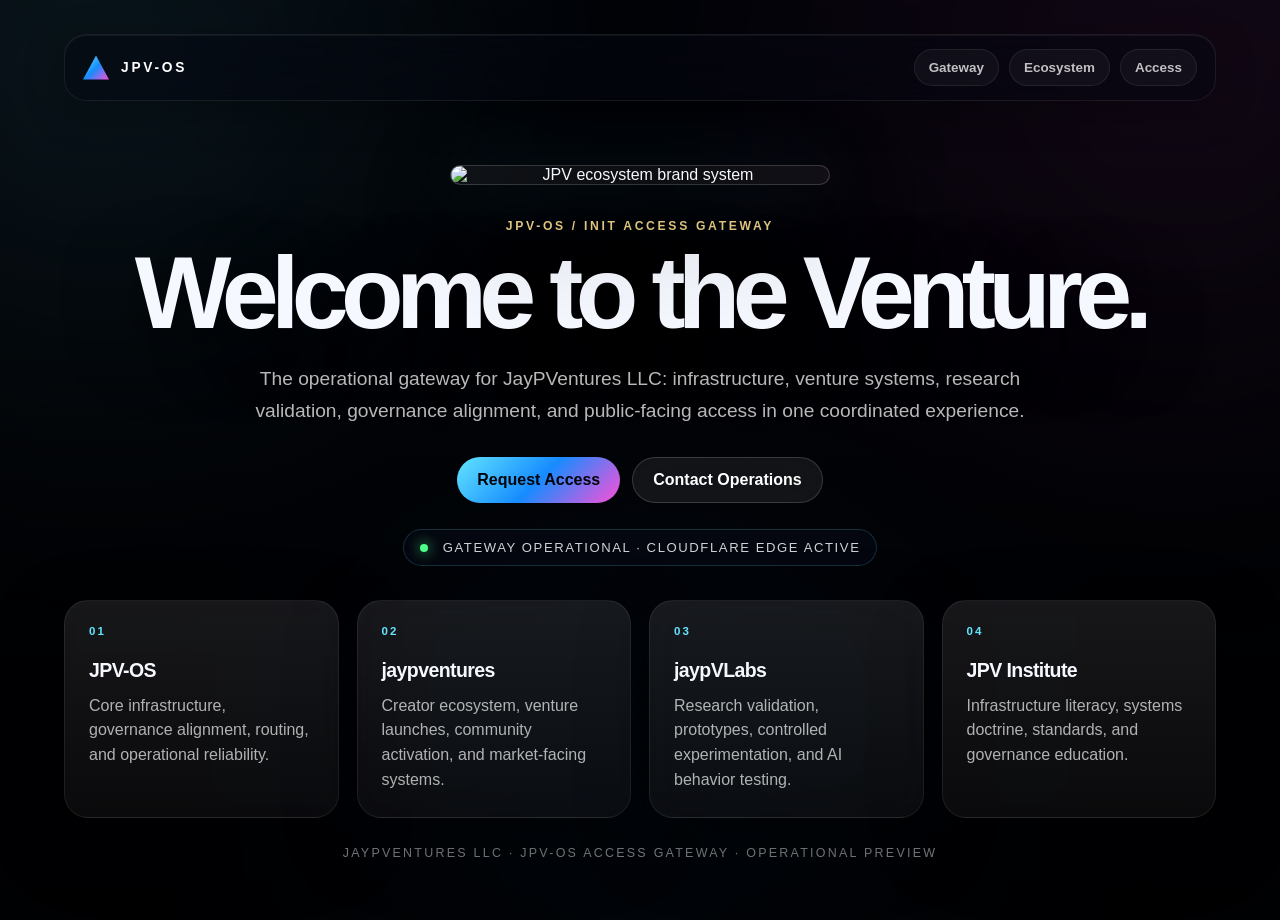
==== dist-static/index.html @ cc2ef092 "feat: refine premium JPV-OS gateway interface" ====
<!DOCTYPE html>
<html lang="en">
<head>
<meta charset="utf-8" />
<meta name="viewport" content="width=device-width, initial-scale=1" />

<title>JPV-OS Access Gateway</title>

<link rel="icon" type="image/png" href="/favicon.png" />
<link rel="stylesheet" href="/app.css" />

<style>

:root {
    --bg: #02040a;
    --text: #f6f8ff;
    --muted: rgba(255,255,255,.72);
    --line: rgba(255,255,255,.08);
    --glass: rgba(255,255,255,.06);
    --cyan: #63e5ff;
    --blue: #168cff;
    --magenta: #ff4fd8;
    --gold: #f4d58a;
}

* {
    box-sizing: border-box;
}

html, body {
    margin: 0;
    min-height: 100%;
    background: var(--bg);
    color: var(--text);
    font-family:
        Inter,
        -apple-system,
        BlinkMacSystemFont,
        "Segoe UI",
        sans-serif;
}

body {
    overflow-x: hidden;
}

.page {
    position: relative;
    overflow: hidden;
    isolation: isolate;
}

.page::before {
    content: "";
    position: absolute;
    inset: -20%;

    background:
        radial-gradient(circle at 20% 20%, rgba(99,229,255,.12), transparent 28%),
        radial-gradient(circle at 80% 20%, rgba(255,79,216,.10), transparent 30%),
        radial-gradient(circle at 50% 80%, rgba(22,140,255,.12), transparent 34%);

    animation: ambientShift 16s ease-in-out infinite alternate;

    z-index: -2;

    filter: blur(60px);
}

.page::after {
    content: "";
    position: absolute;
    inset: 0;

    background:
        linear-gradient(rgba(0,0,0,.26), rgba(0,0,0,.78)),
        url('/assets/jpv-os/jpv-os-hero.png') center/cover no-repeat;

    transform: scale(1.03);

    z-index: -1;
}

@keyframes ambientShift {
    0% {
        transform: translate3d(-2%, -1%, 0) scale(1);
    }

    100% {
        transform: translate3d(2%, 1%, 0) scale(1.08);
    }
}

.shell {
    width: min(1440px, 100%);
    min-height: 100vh;

    margin: 0 auto;

    padding:
        34px
        clamp(24px, 5vw, 76px)
        60px;

    display: grid;
    grid-template-rows:
        auto
        1fr
        auto;
}

header {
    position: sticky;
    top: 18px;

    z-index: 20;

    display: flex;
    align-items: center;
    justify-content: space-between;
    gap: 16px;

    margin-bottom: 18px;

    padding: 14px 18px;

    border-radius: 22px;

    background: rgba(5,8,18,.48);

    backdrop-filter: blur(22px);

    border: 1px solid rgba(255,255,255,.08);

    box-shadow:
        0 10px 40px rgba(0,0,0,.28),
        inset 0 1px rgba(255,255,255,.06);
}

.brand {
    display: inline-flex;
    align-items: center;
    gap: 12px;

    color: white;
    text-decoration: none;

    font-size: .86rem;
    font-weight: 850;

    letter-spacing: .2em;
    text-transform: uppercase;
}

.glyph {
    width: 26px;
    height: 24px;

    clip-path: polygon(50% 0, 100% 100%, 0 100%);

    background:
        linear-gradient(
            135deg,
            var(--cyan),
            var(--blue),
            var(--magenta)
        );

    filter:
        drop-shadow(0 0 18px rgba(22,140,255,.75));
}

nav {
    display: flex;
    gap: 10px;
    flex-wrap: wrap;
}

nav a {
    color: rgba(255,255,255,.74);

    text-decoration: none;

    font-size: .84rem;
    font-weight: 700;

    padding: 10px 14px;

    border-radius: 999px;

    background: rgba(255,255,255,.04);

    border: 1px solid rgba(255,255,255,.08);
}

.hero {
    display: grid;
    place-items: center;

    text-align: center;

    padding:
        46px
        0
        34px;
}

.product-plate {
    position: relative;

    width: min(380px, 62vw);

    margin:
        0 auto
        34px;

    border-radius: 26px;

    overflow: hidden;

    background: rgba(255,255,255,.05);

    border: 1px solid rgba(255,255,255,.16);

    box-shadow:
        0 34px 110px rgba(0,0,0,.48),
        0 0 80px rgba(99,229,255,.14);

    transition:
        transform .45s ease,
        box-shadow .45s ease;
}

.product-plate::before {
    content: "";

    position: absolute;
    inset: -1px;

    border-radius: inherit;

    padding: 1px;

    background:
        linear-gradient(
            135deg,
            rgba(99,229,255,.8),
            rgba(22,140,255,.6),
            rgba(255,79,216,.7)
        );

    -webkit-mask:
        linear-gradient(#fff 0 0) content-box,
        linear-gradient(#fff 0 0);

    -webkit-mask-composite: xor;

    mask-composite: exclude;

    opacity: .65;
}

.product-plate:hover {
    transform:
        perspective(1200px)
        rotateX(4deg)
        translateY(-8px)
        scale(1.02);

    box-shadow:
        0 40px 120px rgba(0,0,0,.52),
        0 0 80px rgba(99,229,255,.18);
}

.product-plate img {
    display: block;
    width: 100%;
}

.eyebrow {
    margin: 0 0 14px;

    color: var(--gold);

    font-size: .76rem;
    font-weight: 850;

    letter-spacing: .22em;
    text-transform: uppercase;
}

h1 {
    margin: 0;

    font-size: clamp(3.8rem, 8vw, 7.8rem);

    line-height: .9;

    letter-spacing: -.075em;

    font-weight: 900;

    text-shadow:
        0 18px 70px rgba(0,0,0,.7);
}

.subtitle {
    max-width: 820px;

    margin:
        24px auto 0;

    color: var(--muted);

    font-size: clamp(1.05rem, 1.5vw, 1.32rem);

    line-height: 1.65;
}

.actions {
    display: flex;
    justify-content: center;
    gap: 12px;
    flex-wrap: wrap;

    margin-top: 30px;
}

.actions a {
    display: inline-flex;
    align-items: center;
    justify-content: center;

    min-height: 46px;

    padding: 0 20px;

    border-radius: 999px;

    text-decoration: none;

    font-weight: 850;

    transition:
        transform .25s ease,
        box-shadow .25s ease;
}

.actions a:hover {
    transform: translateY(-3px);

    box-shadow:
        0 14px 40px rgba(0,0,0,.34);
}

.primary {
    color: #02040a;

    background:
        linear-gradient(
            135deg,
            var(--cyan),
            var(--blue),
            var(--magenta)
        );
}

.secondary {
    color: white;

    background: rgba(255,255,255,.07);

    border: 1px solid rgba(255,255,255,.16);

    backdrop-filter: blur(18px);
}

.status-rail {
    width: fit-content;

    margin:
        26px auto 0;

    padding:
        10px 16px;

    border-radius: 999px;

    border: 1px solid rgba(99,229,255,.18);

    background: rgba(7,12,24,.58);

    backdrop-filter: blur(20px);

    color: rgba(255,255,255,.82);

    font-size: .82rem;

    letter-spacing: .12em;
    text-transform: uppercase;
}

.status-dot {
    display: inline-block;

    width: 8px;
    height: 8px;

    margin-right: 10px;

    border-radius: 999px;

    background: #4dff88;

    box-shadow:
        0 0 14px #4dff88;

    animation: pulse 1.8s infinite;
}

@keyframes pulse {
    0% {
        opacity: .45;
        transform: scale(.9);
    }

    50% {
        opacity: 1;
        transform: scale(1.15);
    }

    100% {
        opacity: .45;
        transform: scale(.9);
    }
}

.cards {
    display: grid;

    grid-template-columns:
        repeat(4, minmax(0, 1fr));

    gap: 18px;
}

.card {
    position: relative;

    overflow: hidden;

    min-height: 176px;

    padding: 24px;

    border-radius: 24px;

    border: 1px solid var(--line);

    background:
        linear-gradient(
            180deg,
            rgba(255,255,255,.09),
            rgba(255,255,255,.04)
        );

    backdrop-filter: blur(22px);

    box-shadow:
        0 24px 70px rgba(0,0,0,.36);

    transition:
        transform .32s ease,
        border-color .32s ease,
        background .32s ease;
}

.card::before {
    content: "";

    position: absolute;
    inset: 0;

    background:
        linear-gradient(
            135deg,
            rgba(99,229,255,.06),
            transparent 30%,
            rgba(255,79,216,.05)
        );

    opacity: 0;

    transition:
        opacity .35s ease;
}

.card:hover {
    transform: translateY(-6px);

    border-color:
        rgba(99,229,255,.24);
}

.card:hover::before {
    opacity: 1;
}

.card span {
    display: block;

    margin-bottom: 22px;

    color: var(--cyan);

    font-size: .72rem;
    font-weight: 850;

    letter-spacing: .18em;
    text-transform: uppercase;
}

.card h2 {
    margin: 0 0 12px;

    font-size: 1.22rem;

    letter-spacing: -.03em;
}

.card p {
    margin: 0;

    color: rgba(255,255,255,.68);

    line-height: 1.55;
}

footer {
    margin-top: 28px;

    text-align: center;

    color: rgba(255,255,255,.5);

    font-size: .78rem;

    letter-spacing: .18em;
    text-transform: uppercase;
}

@media (max-width: 980px) {

    .cards {
        grid-template-columns:
            1fr 1fr;
    }

    header {
        flex-direction: column;
        align-items: flex-start;
    }
}

@media (max-width: 640px) {

    nav {
        display: none;
    }

    .cards {
        grid-template-columns: 1fr;
    }

    .product-plate {
        width: min(320px, 84vw);
    }

    h1 {
        font-size: 3.7rem;
    }
}

</style>
</head>

<body>

<main class="page">

<div class="shell">

<header>

<a class="brand" href="/">
    <span class="glyph"></span>
    <span>JPV-OS</span>
</a>

<nav>
    <a href="/">Gateway</a>
    <a href="#ecosystem">Ecosystem</a>
    <a href="mailto:venture@jaypventuresllc.com">Access</a>
</nav>

</header>

<section class="hero">

<div>

<div class="product-plate">
    <img
        src="/assets/reference/allbrands-logos.png"
        alt="JPV ecosystem brand system" />
</div>

<p class="eyebrow">
    JPV-OS / init Access Gateway
</p>

<h1>
    Welcome to the Venture.
</h1>

<p class="subtitle">
    The operational gateway for JayPVentures LLC:
    infrastructure, venture systems,
    research validation, governance alignment,
    and public-facing access in one coordinated experience.
</p>

<div class="actions">

<a class="primary"
   href="mailto:venture@jaypventuresllc.com">
   Request Access
</a>

<a class="secondary"
   href="mailto:support@jaypventuresllc.com">
   Contact Operations
</a>

</div>

<div class="status-rail">
    <span class="status-dot"></span>
    Gateway Operational · Cloudflare Edge Active
</div>

</div>

</section>

<section class="cards" id="ecosystem">

<article class="card">
    <span>01</span>
    <h2>JPV-OS</h2>
    <p>
        Core infrastructure, governance alignment,
        routing, and operational reliability.
    </p>
</article>

<article class="card">
    <span>02</span>
    <h2>jaypventures</h2>
    <p>
        Creator ecosystem, venture launches,
        community activation, and market-facing systems.
    </p>
</article>

<article class="card">
    <span>03</span>
    <h2>jaypVLabs</h2>
    <p>
        Research validation, prototypes,
        controlled experimentation,
        and AI behavior testing.
    </p>
</article>

<article class="card">
    <span>04</span>
    <h2>JPV Institute</h2>
    <p>
        Infrastructure literacy,
        systems doctrine,
        standards,
        and governance education.
    </p>
</article>

</section>

<footer>
    JayPVentures LLC · JPV-OS Access Gateway · Operational Preview
</footer>

</div>

</main>

</body>
</html>
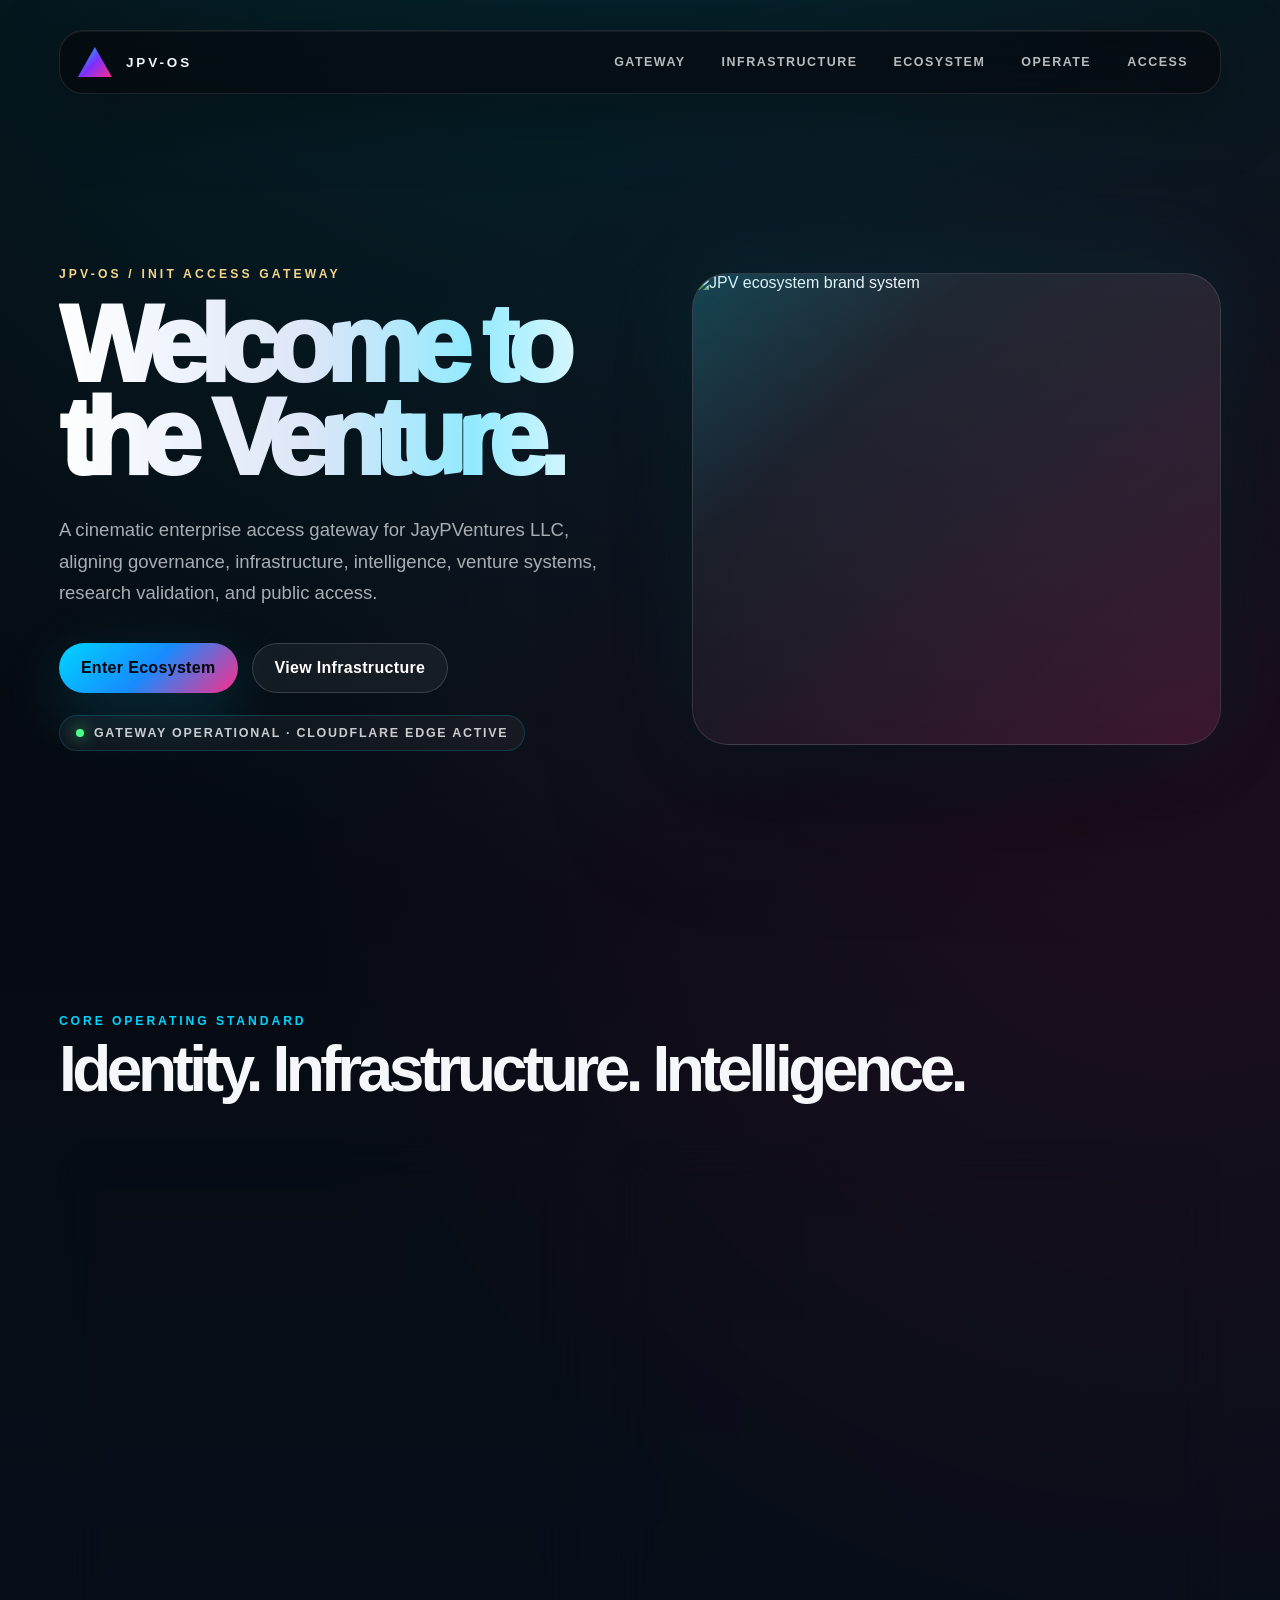
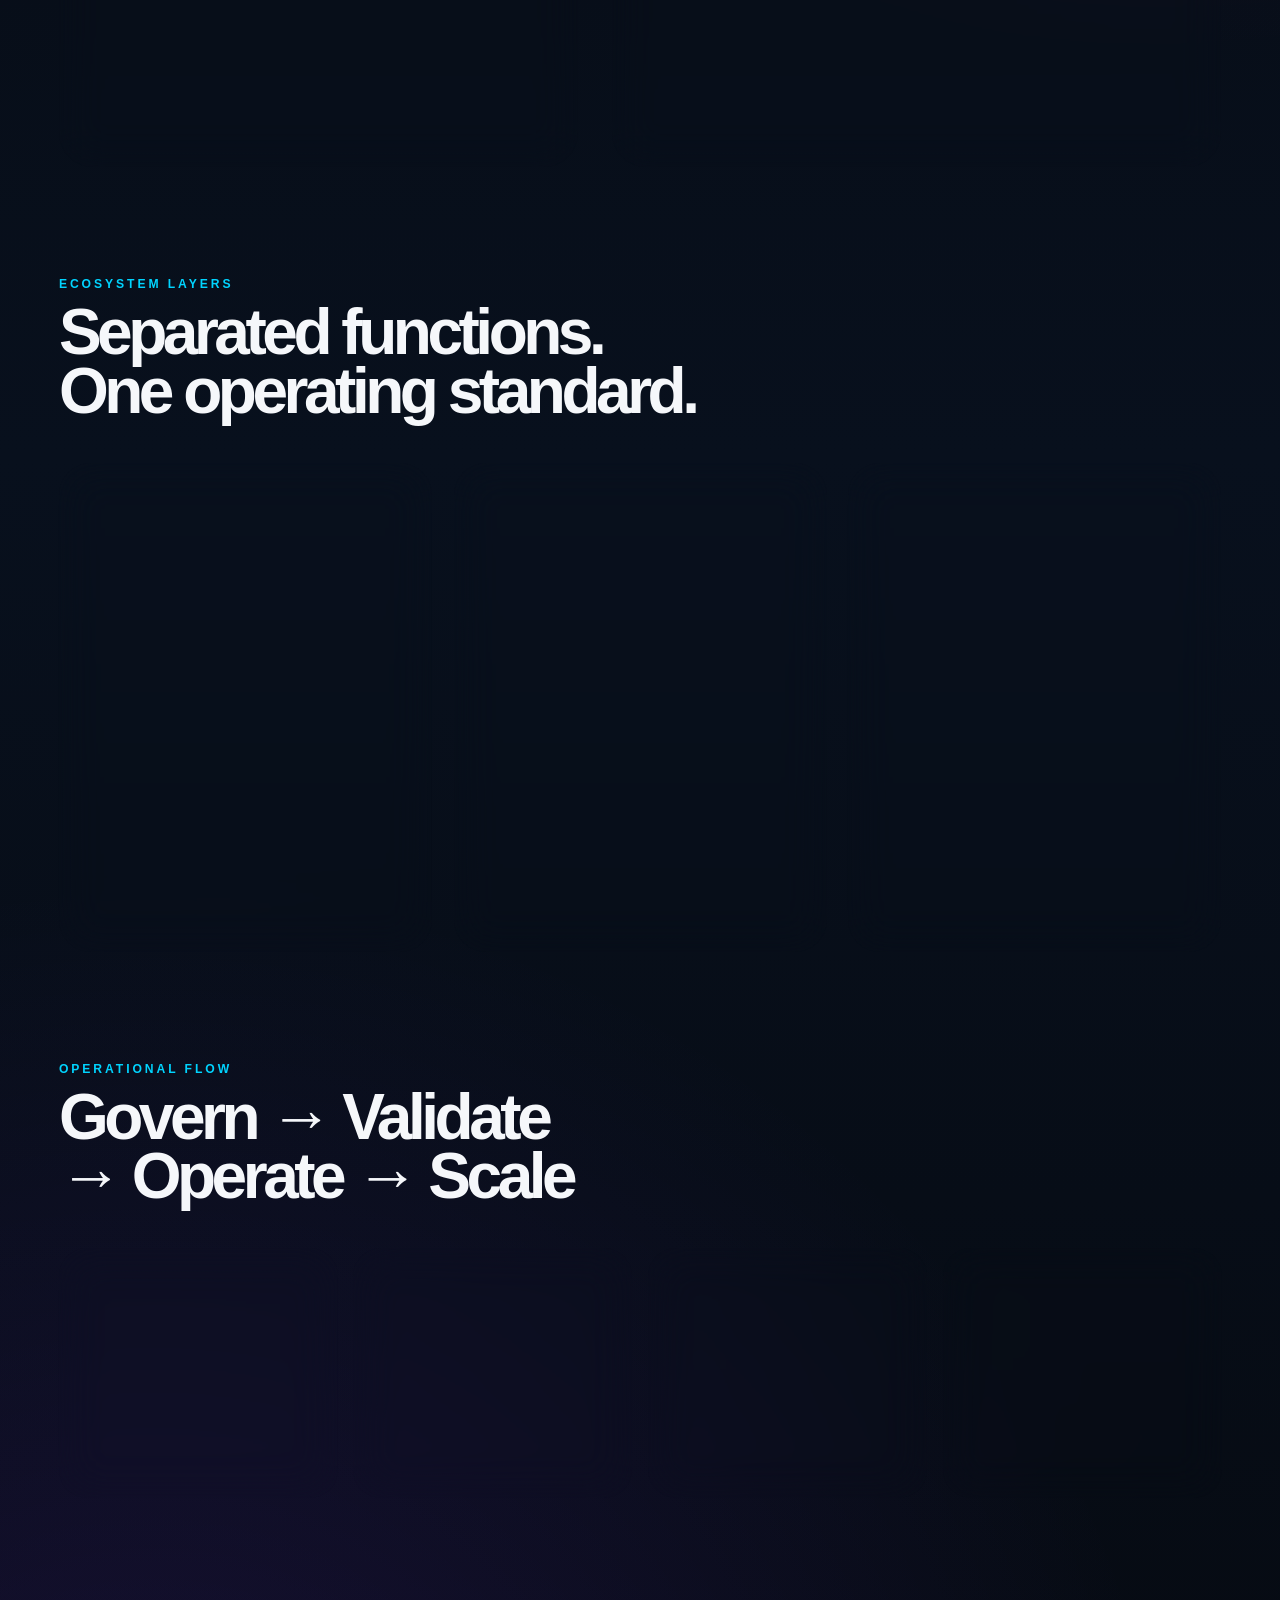
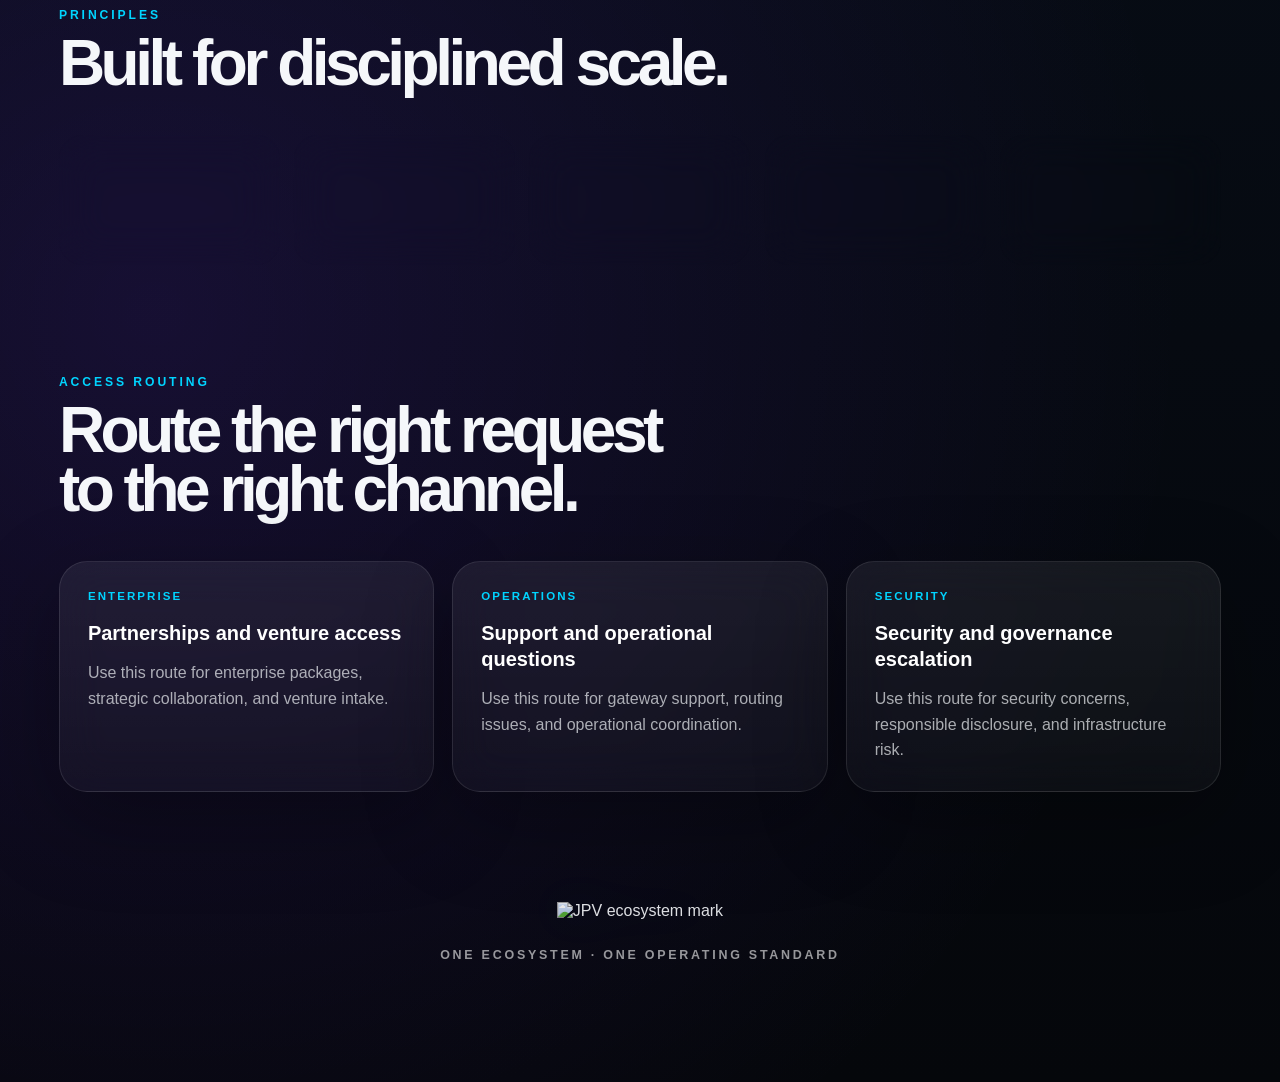
==== commit 5a9d59aa: "feat: polish enterprise gateway UI and asset presentation" ====
--- a/dist-static/index.html
+++ b/dist-static/index.html
@@ -3,706 +3,781 @@
 <head>
 <meta charset="utf-8" />
 <meta name="viewport" content="width=device-width, initial-scale=1" />
-
-<title>JPV-OS Access Gateway</title>
-
+<title>JPV-OS / init Access Gateway</title>
 <link rel="icon" type="image/png" href="/favicon.png" />
-<link rel="stylesheet" href="/app.css" />
 
 <style>
-
-:root {
-    --bg: #02040a;
-    --text: #f6f8ff;
-    --muted: rgba(255,255,255,.72);
-    --line: rgba(255,255,255,.08);
-    --glass: rgba(255,255,255,.06);
-    --cyan: #63e5ff;
-    --blue: #168cff;
-    --magenta: #ff4fd8;
-    --gold: #f4d58a;
-}
-
-* {
-    box-sizing: border-box;
-}
-
-html, body {
-    margin: 0;
-    min-height: 100%;
-    background: var(--bg);
-    color: var(--text);
-    font-family:
-        Inter,
-        -apple-system,
-        BlinkMacSystemFont,
-        "Segoe UI",
-        sans-serif;
-}
-
-body {
-    overflow-x: hidden;
-}
-
-.page {
-    position: relative;
-    overflow: hidden;
-    isolation: isolate;
-}
-
-.page::before {
-    content: "";
-    position: absolute;
-    inset: -20%;
-
-    background:
-        radial-gradient(circle at 20% 20%, rgba(99,229,255,.12), transparent 28%),
-        radial-gradient(circle at 80% 20%, rgba(255,79,216,.10), transparent 30%),
-        radial-gradient(circle at 50% 80%, rgba(22,140,255,.12), transparent 34%);
-
-    animation: ambientShift 16s ease-in-out infinite alternate;
-
-    z-index: -2;
-
-    filter: blur(60px);
-}
-
-.page::after {
-    content: "";
-    position: absolute;
-    inset: 0;
-
-    background:
-        linear-gradient(rgba(0,0,0,.26), rgba(0,0,0,.78)),
-        url('/assets/jpv-os/jpv-os-hero.png') center/cover no-repeat;
-
-    transform: scale(1.03);
-
-    z-index: -1;
-}
-
-@keyframes ambientShift {
-    0% {
-        transform: translate3d(-2%, -1%, 0) scale(1);
-    }
-
-    100% {
-        transform: translate3d(2%, 1%, 0) scale(1.08);
-    }
-}
-
-.shell {
-    width: min(1440px, 100%);
-    min-height: 100vh;
-
-    margin: 0 auto;
-
-    padding:
-        34px
-        clamp(24px, 5vw, 76px)
-        60px;
-
-    display: grid;
-    grid-template-rows:
-        auto
-        1fr
-        auto;
-}
-
-header {
-    position: sticky;
-    top: 18px;
-
-    z-index: 20;
-
-    display: flex;
-    align-items: center;
-    justify-content: space-between;
-    gap: 16px;
-
-    margin-bottom: 18px;
-
-    padding: 14px 18px;
-
-    border-radius: 22px;
-
-    background: rgba(5,8,18,.48);
-
-    backdrop-filter: blur(22px);
-
-    border: 1px solid rgba(255,255,255,.08);
-
-    box-shadow:
-        0 10px 40px rgba(0,0,0,.28),
-        inset 0 1px rgba(255,255,255,.06);
-}
-
-.brand {
-    display: inline-flex;
-    align-items: center;
-    gap: 12px;
-
-    color: white;
-    text-decoration: none;
-
-    font-size: .86rem;
-    font-weight: 850;
-
-    letter-spacing: .2em;
-    text-transform: uppercase;
-}
-
-.glyph {
-    width: 26px;
-    height: 24px;
-
-    clip-path: polygon(50% 0, 100% 100%, 0 100%);
-
-    background:
-        linear-gradient(
-            135deg,
-            var(--cyan),
-            var(--blue),
-            var(--magenta)
-        );
-
-    filter:
-        drop-shadow(0 0 18px rgba(22,140,255,.75));
-}
-
-nav {
-    display: flex;
-    gap: 10px;
-    flex-wrap: wrap;
-}
-
-nav a {
-    color: rgba(255,255,255,.74);
-
-    text-decoration: none;
-
-    font-size: .84rem;
-    font-weight: 700;
-
-    padding: 10px 14px;
-
-    border-radius: 999px;
-
-    background: rgba(255,255,255,.04);
-
-    border: 1px solid rgba(255,255,255,.08);
-}
-
-.hero {
-    display: grid;
-    place-items: center;
-
-    text-align: center;
-
-    padding:
-        46px
-        0
-        34px;
-}
-
-.product-plate {
-    position: relative;
-
-    width: min(380px, 62vw);
-
-    margin:
-        0 auto
-        34px;
-
-    border-radius: 26px;
-
-    overflow: hidden;
-
-    background: rgba(255,255,255,.05);
-
-    border: 1px solid rgba(255,255,255,.16);
-
-    box-shadow:
-        0 34px 110px rgba(0,0,0,.48),
-        0 0 80px rgba(99,229,255,.14);
-
-    transition:
-        transform .45s ease,
-        box-shadow .45s ease;
-}
-
-.product-plate::before {
-    content: "";
-
-    position: absolute;
-    inset: -1px;
-
-    border-radius: inherit;
-
-    padding: 1px;
-
-    background:
-        linear-gradient(
-            135deg,
-            rgba(99,229,255,.8),
-            rgba(22,140,255,.6),
-            rgba(255,79,216,.7)
-        );
-
-    -webkit-mask:
-        linear-gradient(#fff 0 0) content-box,
-        linear-gradient(#fff 0 0);
-
-    -webkit-mask-composite: xor;
-
-    mask-composite: exclude;
-
-    opacity: .65;
-}
-
-.product-plate:hover {
-    transform:
-        perspective(1200px)
-        rotateX(4deg)
-        translateY(-8px)
-        scale(1.02);
-
-    box-shadow:
-        0 40px 120px rgba(0,0,0,.52),
-        0 0 80px rgba(99,229,255,.18);
-}
-
-.product-plate img {
-    display: block;
-    width: 100%;
-}
-
-.eyebrow {
-    margin: 0 0 14px;
-
-    color: var(--gold);
-
-    font-size: .76rem;
-    font-weight: 850;
-
-    letter-spacing: .22em;
-    text-transform: uppercase;
-}
-
-h1 {
-    margin: 0;
-
-    font-size: clamp(3.8rem, 8vw, 7.8rem);
-
-    line-height: .9;
-
-    letter-spacing: -.075em;
-
-    font-weight: 900;
-
-    text-shadow:
-        0 18px 70px rgba(0,0,0,.7);
-}
-
-.subtitle {
-    max-width: 820px;
-
-    margin:
-        24px auto 0;
-
-    color: var(--muted);
-
-    font-size: clamp(1.05rem, 1.5vw, 1.32rem);
-
-    line-height: 1.65;
-}
-
-.actions {
-    display: flex;
-    justify-content: center;
-    gap: 12px;
-    flex-wrap: wrap;
-
-    margin-top: 30px;
-}
-
-.actions a {
-    display: inline-flex;
-    align-items: center;
-    justify-content: center;
-
-    min-height: 46px;
-
-    padding: 0 20px;
-
-    border-radius: 999px;
-
-    text-decoration: none;
-
-    font-weight: 850;
-
-    transition:
-        transform .25s ease,
-        box-shadow .25s ease;
-}
-
-.actions a:hover {
-    transform: translateY(-3px);
-
-    box-shadow:
-        0 14px 40px rgba(0,0,0,.34);
-}
-
-.primary {
-    color: #02040a;
-
-    background:
-        linear-gradient(
-            135deg,
-            var(--cyan),
-            var(--blue),
-            var(--magenta)
-        );
-}
-
-.secondary {
-    color: white;
-
-    background: rgba(255,255,255,.07);
-
-    border: 1px solid rgba(255,255,255,.16);
-
-    backdrop-filter: blur(18px);
-}
-
-.status-rail {
-    width: fit-content;
-
-    margin:
-        26px auto 0;
-
-    padding:
-        10px 16px;
-
-    border-radius: 999px;
-
-    border: 1px solid rgba(99,229,255,.18);
-
-    background: rgba(7,12,24,.58);
-
-    backdrop-filter: blur(20px);
-
-    color: rgba(255,255,255,.82);
-
-    font-size: .82rem;
-
-    letter-spacing: .12em;
-    text-transform: uppercase;
-}
-
-.status-dot {
-    display: inline-block;
-
-    width: 8px;
-    height: 8px;
-
-    margin-right: 10px;
-
-    border-radius: 999px;
-
-    background: #4dff88;
-
-    box-shadow:
-        0 0 14px #4dff88;
-
-    animation: pulse 1.8s infinite;
-}
-
-@keyframes pulse {
-    0% {
-        opacity: .45;
-        transform: scale(.9);
-    }
-
-    50% {
-        opacity: 1;
-        transform: scale(1.15);
-    }
-
-    100% {
-        opacity: .45;
-        transform: scale(.9);
-    }
-}
-
-.cards {
-    display: grid;
-
-    grid-template-columns:
-        repeat(4, minmax(0, 1fr));
-
-    gap: 18px;
-}
-
-.card {
-    position: relative;
-
-    overflow: hidden;
-
-    min-height: 176px;
-
-    padding: 24px;
-
-    border-radius: 24px;
-
-    border: 1px solid var(--line);
-
-    background:
-        linear-gradient(
-            180deg,
-            rgba(255,255,255,.09),
-            rgba(255,255,255,.04)
-        );
-
-    backdrop-filter: blur(22px);
-
-    box-shadow:
-        0 24px 70px rgba(0,0,0,.36);
-
-    transition:
-        transform .32s ease,
-        border-color .32s ease,
-        background .32s ease;
-}
-
-.card::before {
-    content: "";
-
-    position: absolute;
-    inset: 0;
-
-    background:
-        linear-gradient(
-            135deg,
-            rgba(99,229,255,.06),
-            transparent 30%,
-            rgba(255,79,216,.05)
-        );
-
-    opacity: 0;
-
-    transition:
-        opacity .35s ease;
-}
-
-.card:hover {
-    transform: translateY(-6px);
-
-    border-color:
-        rgba(99,229,255,.24);
-}
-
-.card:hover::before {
-    opacity: 1;
-}
-
-.card span {
-    display: block;
-
-    margin-bottom: 22px;
-
-    color: var(--cyan);
-
-    font-size: .72rem;
-    font-weight: 850;
-
-    letter-spacing: .18em;
-    text-transform: uppercase;
-}
-
-.card h2 {
-    margin: 0 0 12px;
-
-    font-size: 1.22rem;
-
-    letter-spacing: -.03em;
-}
-
-.card p {
-    margin: 0;
-
-    color: rgba(255,255,255,.68);
-
-    line-height: 1.55;
-}
-
-footer {
-    margin-top: 28px;
-
-    text-align: center;
-
-    color: rgba(255,255,255,.5);
-
-    font-size: .78rem;
-
-    letter-spacing: .18em;
-    text-transform: uppercase;
-}
-
-@media (max-width: 980px) {
-
-    .cards {
-        grid-template-columns:
-            1fr 1fr;
-    }
-
-    header {
-        flex-direction: column;
-        align-items: flex-start;
-    }
-}
-
-@media (max-width: 640px) {
-
-    nav {
-        display: none;
-    }
-
-    .cards {
-        grid-template-columns: 1fr;
-    }
-
-    .product-plate {
-        width: min(320px, 84vw);
-    }
-
-    h1 {
-        font-size: 3.7rem;
-    }
-}
-
+:root{
+  --bg:#05070B;
+  --navy:#0A1020;
+  --text:#F5F7FA;
+  --muted:rgba(245,247,250,.68);
+  --line:rgba(255,255,255,.10);
+  --glass:rgba(255,255,255,.055);
+  --cyan:#00D4FF;
+  --purple:#7B30FF;
+  --magenta:#FF2D8A;
+  --chrome:#D7DCE5;
+  --gold:#F4D58A;
+}
+
+*{box-sizing:border-box}
+
+html{
+  scroll-behavior:smooth;
+  background:var(--bg);
+}
+
+body{
+  margin:0;
+  min-height:100%;
+  overflow-x:hidden;
+  color:var(--text);
+  font-family:Inter,"Segoe UI",-apple-system,BlinkMacSystemFont,Arial,sans-serif;
+  background:
+    radial-gradient(circle at 50% -10%,rgba(0,212,255,.18),transparent 28%),
+    radial-gradient(circle at 92% 18%,rgba(255,45,138,.10),transparent 24%),
+    radial-gradient(circle at 12% 82%,rgba(123,48,255,.14),transparent 28%),
+    linear-gradient(180deg,#05070B 0%,#08101d 48%,#05070B 100%);
+}
+
+body::before{
+  content:"";
+  position:fixed;
+  inset:0;
+  pointer-events:none;
+  background:
+    linear-gradient(rgba(255,255,255,.028) 1px,transparent 1px),
+    linear-gradient(90deg,rgba(255,255,255,.026) 1px,transparent 1px);
+  background-size:74px 74px;
+  mask-image:radial-gradient(circle at center,black,transparent 75%);
+  z-index:-2;
+}
+
+body::after{
+  content:"";
+  position:fixed;
+  inset:0;
+  pointer-events:none;
+  background:
+    radial-gradient(circle at 50% 15%,rgba(255,255,255,.075),transparent 18%),
+    linear-gradient(180deg,rgba(0,0,0,.05),rgba(0,0,0,.70));
+  z-index:-1;
+}
+
+a{color:inherit}
+
+.shell{
+  width:min(1540px,100%);
+  margin:0 auto;
+  padding:30px clamp(22px,4.6vw,78px) 110px;
+}
+
+.header{
+  position:sticky;
+  top:18px;
+  z-index:50;
+  display:flex;
+  align-items:center;
+  justify-content:space-between;
+  gap:22px;
+  padding:14px 18px;
+  border:1px solid var(--line);
+  border-radius:24px;
+  background:rgba(5,7,11,.64);
+  backdrop-filter:blur(24px);
+  box-shadow:0 18px 70px rgba(0,0,0,.34), inset 0 1px rgba(255,255,255,.06);
+}
+
+.brand{
+  display:flex;
+  align-items:center;
+  gap:14px;
+  text-decoration:none;
+  font-weight:900;
+  letter-spacing:.22em;
+  text-transform:uppercase;
+  font-size:.84rem;
+}
+
+.brand-mark{
+  width:34px;
+  height:30px;
+  clip-path:polygon(50% 0,100% 100%,0 100%);
+  background:linear-gradient(135deg,var(--cyan),var(--purple),var(--magenta));
+  filter:drop-shadow(0 0 18px rgba(0,212,255,.72));
+}
+
+.nav{
+  display:flex;
+  align-items:center;
+  gap:8px;
+}
+
+.nav a{
+  padding:10px 14px;
+  border-radius:999px;
+  color:rgba(255,255,255,.72);
+  text-decoration:none;
+  font-size:.78rem;
+  font-weight:800;
+  letter-spacing:.12em;
+  text-transform:uppercase;
+  transition:.24s ease;
+}
+
+.nav a:hover{
+  color:white;
+  background:rgba(255,255,255,.065);
+}
+
+.hero{
+  min-height:calc(100vh - 90px);
+  display:grid;
+  grid-template-columns:minmax(0,1.04fr) minmax(380px,.96fr);
+  gap:60px;
+  align-items:center;
+  padding:90px 0 70px;
+}
+
+.kicker{
+  margin:0 0 18px;
+  color:var(--gold);
+  font-size:.76rem;
+  font-weight:900;
+  letter-spacing:.26em;
+  text-transform:uppercase;
+}
+
+.hero h1{
+  margin:0;
+  max-width:860px;
+  font-size:clamp(4.4rem,8.4vw,9.6rem);
+  line-height:.86;
+  letter-spacing:-.09em;
+  font-weight:950;
+  background:linear-gradient(90deg,#fff 0%,#dce6f7 44%,#91eaff 72%,#ffffff 100%);
+  -webkit-background-clip:text;
+  background-clip:text;
+  color:transparent;
+  text-wrap:balance;
+}
+
+.hero-copy{
+  max-width:760px;
+  margin:30px 0 0;
+  color:var(--muted);
+  font-size:clamp(1.08rem,1.45vw,1.34rem);
+  line-height:1.7;
+}
+
+.hero-actions{
+  display:flex;
+  flex-wrap:wrap;
+  gap:14px;
+  margin-top:34px;
+}
+
+.button{
+  min-height:50px;
+  display:inline-flex;
+  align-items:center;
+  justify-content:center;
+  padding:0 22px;
+  border-radius:999px;
+  text-decoration:none;
+  font-weight:900;
+  letter-spacing:.02em;
+  transition:transform .25s ease,box-shadow .25s ease,background .25s ease;
+}
+
+.button:hover{
+  transform:translateY(-3px);
+}
+
+.button.primary{
+  color:#02040a;
+  background:linear-gradient(135deg,var(--cyan),#168cff,var(--magenta));
+  box-shadow:0 20px 60px rgba(0,212,255,.18);
+}
+
+.button.secondary{
+  color:white;
+  border:1px solid rgba(255,255,255,.16);
+  background:rgba(255,255,255,.055);
+  backdrop-filter:blur(18px);
+}
+
+.hero-visual{
+  position:relative;
+}
+
+.stage-card{
+  position:relative;
+  border:1px solid rgba(255,255,255,.13);
+  border-radius:36px;
+  overflow:hidden;
+  background:linear-gradient(180deg,rgba(255,255,255,.07),rgba(255,255,255,.028));
+  box-shadow:0 38px 130px rgba(0,0,0,.52),0 0 90px rgba(0,212,255,.10);
+}
+
+.stage-card::before{
+  content:"";
+  position:absolute;
+  inset:0;
+  background:linear-gradient(135deg,rgba(0,212,255,.16),transparent 28%,rgba(255,45,138,.10));
+  pointer-events:none;
+  z-index:2;
+}
+
+.stage-card img{
+  width:100%;
+  display:block;
+  aspect-ratio:1.12/1;
+  object-fit:cover;
+}
+
+.status-pill{
+  width:fit-content;
+  margin-top:22px;
+  padding:10px 16px;
+  border:1px solid rgba(0,212,255,.18);
+  border-radius:999px;
+  background:rgba(255,255,255,.045);
+  color:rgba(255,255,255,.78);
+  font-size:.78rem;
+  font-weight:800;
+  letter-spacing:.14em;
+  text-transform:uppercase;
+}
+
+.status-dot{
+  display:inline-block;
+  width:8px;
+  height:8px;
+  margin-right:10px;
+  border-radius:50%;
+  background:#4dff88;
+  box-shadow:0 0 16px #4dff88;
+}
+
+.section{
+  padding:110px 0 0;
+  scroll-margin-top:120px;
+}
+
+.section-head{
+  max-width:980px;
+  margin-bottom:42px;
+}
+
+.section-head span{
+  display:block;
+  margin-bottom:12px;
+  color:var(--cyan);
+  font-size:.76rem;
+  font-weight:900;
+  letter-spacing:.24em;
+  text-transform:uppercase;
+}
+
+.section-head h2{
+  margin:0;
+  font-size:clamp(2.8rem,5vw,5.9rem);
+  line-height:.92;
+  letter-spacing:-.07em;
+  text-wrap:balance;
+}
+
+.core-grid{
+  display:grid;
+  grid-template-columns:minmax(0,.92fr) minmax(0,1.08fr);
+  gap:34px;
+  align-items:stretch;
+}
+
+.core-visual,.core-copy,.flow-item,.principle,.access-card,.layer{
+  border:1px solid var(--line);
+  background:linear-gradient(180deg,rgba(255,255,255,.065),rgba(255,255,255,.03));
+  backdrop-filter:blur(22px);
+  box-shadow:0 28px 90px rgba(0,0,0,.31);
+}
+
+.core-visual{
+  border-radius:34px;
+  overflow:hidden;
+}
+
+.core-visual img{
+  width:100%;
+  height:100%;
+  min-height:520px;
+  display:block;
+  object-fit:cover;
+}
+
+.core-copy{
+  border-radius:34px;
+  padding:clamp(30px,4vw,56px);
+  display:flex;
+  flex-direction:column;
+  justify-content:center;
+}
+
+.core-copy h3{
+  margin:0;
+  font-size:clamp(2rem,3.3vw,4rem);
+  line-height:.96;
+  letter-spacing:-.055em;
+}
+
+.core-copy p{
+  margin:24px 0 0;
+  color:var(--muted);
+  font-size:1.08rem;
+  line-height:1.75;
+}
+
+.stack{
+  display:grid;
+  gap:12px;
+  margin-top:28px;
+}
+
+.stack div{
+  padding:16px 18px;
+  border-radius:18px;
+  background:rgba(255,255,255,.045);
+  border:1px solid rgba(255,255,255,.075);
+  color:rgba(255,255,255,.82);
+  font-weight:800;
+}
+
+.layers{
+  display:grid;
+  grid-template-columns:repeat(3,minmax(0,1fr));
+  gap:22px;
+}
+
+.layer{
+  border-radius:32px;
+  overflow:hidden;
+  transition:transform .28s ease,border-color .28s ease;
+}
+
+.layer:hover{
+  transform:translateY(-8px);
+  border-color:rgba(0,212,255,.28);
+}
+
+.layer img{
+  width:100%;
+  height:280px;
+  display:block;
+  object-fit:cover;
+}
+
+.layer-body{
+  padding:28px;
+}
+
+.layer-body span{
+  color:var(--cyan);
+  font-size:.72rem;
+  font-weight:900;
+  letter-spacing:.18em;
+  text-transform:uppercase;
+}
+
+.layer-body h3{
+  margin:14px 0 12px;
+  font-size:1.52rem;
+  letter-spacing:-.035em;
+}
+
+.layer-body p{
+  margin:0;
+  color:var(--muted);
+  line-height:1.65;
+}
+
+.flow{
+  display:grid;
+  grid-template-columns:repeat(4,minmax(0,1fr));
+  gap:16px;
+}
+
+.flow-item{
+  border-radius:28px;
+  padding:30px;
+  min-height:190px;
+}
+
+.flow-item span{
+  color:var(--cyan);
+  font-weight:950;
+  font-size:1.2rem;
+}
+
+.flow-item h3{
+  margin:28px 0 12px;
+  font-size:1.3rem;
+  letter-spacing:.08em;
+  text-transform:uppercase;
+}
+
+.flow-item p{
+  margin:0;
+  color:var(--muted);
+  line-height:1.6;
+}
+
+.principles{
+  display:grid;
+  grid-template-columns:repeat(5,minmax(0,1fr));
+  gap:14px;
+}
+
+.principle{
+  border-radius:24px;
+  padding:24px;
+}
+
+.principle h3{
+  margin:0 0 12px;
+  font-size:1.05rem;
+}
+
+.principle p{
+  margin:0;
+  color:var(--muted);
+  line-height:1.6;
+  font-size:.94rem;
+}
+
+.access{
+  display:grid;
+  grid-template-columns:repeat(3,minmax(0,1fr));
+  gap:18px;
+}
+
+.access-card{
+  display:block;
+  border-radius:28px;
+  padding:28px;
+  color:white;
+  text-decoration:none;
+  transition:transform .28s ease,border-color .28s ease;
+}
+
+.access-card:hover{
+  transform:translateY(-7px);
+  border-color:rgba(0,212,255,.26);
+}
+
+.access-card span{
+  display:block;
+  margin-bottom:18px;
+  color:var(--cyan);
+  font-size:.72rem;
+  font-weight:900;
+  letter-spacing:.18em;
+  text-transform:uppercase;
+}
+
+.access-card strong{
+  display:block;
+  font-size:1.25rem;
+  line-height:1.3;
+}
+
+.access-card p{
+  margin:14px 0 0;
+  color:var(--muted);
+  line-height:1.6;
+}
+
+.footer{
+  padding:110px 0 10px;
+  text-align:center;
+}
+
+.footer img{
+  width:min(420px,80vw);
+  opacity:.9;
+  filter:drop-shadow(0 0 30px rgba(0,212,255,.18));
+}
+
+.footer p{
+  margin:28px 0 0;
+  color:rgba(255,255,255,.58);
+  letter-spacing:.22em;
+  text-transform:uppercase;
+  font-size:.78rem;
+  font-weight:900;
+}
+
+@media(max-width:1100px){
+  .hero,.core-grid,.layers,.flow,.principles,.access{
+    grid-template-columns:1fr;
+  }
+
+  .hero{
+    padding-top:60px;
+  }
+
+  .nav{
+    display:none;
+  }
+
+  .core-visual img{
+    min-height:360px;
+  }
+}
+
+@media(max-width:680px){
+  .shell{
+    padding-inline:18px;
+  }
+
+  .header{
+    top:10px;
+  }
+
+  .hero h1{
+    font-size:clamp(3.4rem,16vw,5rem);
+  }
+
+  .hero-copy{
+    font-size:1rem;
+  }
+
+  .button{
+    width:100%;
+  }
+
+  .stage-card{
+    border-radius:26px;
+  }
+
+  .layer img{
+    height:220px;
+  }
+}
 </style>
 </head>
 
 <body>
-
-<main class="page">
-
 <div class="shell">
 
-<header>
-
-<a class="brand" href="/">
-    <span class="glyph"></span>
+<header class="header">
+  <a class="brand" href="#hero">
+    <span class="brand-mark"></span>
     <span>JPV-OS</span>
-</a>
-
-<nav>
-    <a href="/">Gateway</a>
+  </a>
+
+  <nav class="nav" aria-label="Primary navigation">
+    <a href="#hero">Gateway</a>
+    <a href="#jpv-os">Infrastructure</a>
     <a href="#ecosystem">Ecosystem</a>
-    <a href="mailto:venture@jaypventuresllc.com">Access</a>
-</nav>
-
+    <a href="#flow">Operate</a>
+    <a href="#access">Access</a>
+  </nav>
 </header>
 
-<section class="hero">
-
-<div>
-
-<div class="product-plate">
-    <img
-        src="/assets/reference/allbrands-logos.png"
-        alt="JPV ecosystem brand system" />
+<main>
+
+<section class="hero" id="hero">
+  <div>
+    <p class="kicker">JPV-OS / init Access Gateway</p>
+    <h1>Welcome to the Venture.</h1>
+    <p class="hero-copy">
+      A cinematic enterprise access gateway for JayPVentures LLC, aligning governance,
+      infrastructure, intelligence, venture systems, research validation, and public access.
+    </p>
+
+    <div class="hero-actions">
+      <a class="button primary" href="#ecosystem">Enter Ecosystem</a>
+      <a class="button secondary" href="#jpv-os">View Infrastructure</a>
+    </div>
+
+    <div class="status-pill">
+      <span class="status-dot"></span>Gateway Operational · Cloudflare Edge Active
+    </div>
+  </div>
+
+  <div class="hero-visual">
+    <div class="stage-card">
+      <img src="/assets/reference/allbrands-logos.png" alt="JPV ecosystem brand system">
+    </div>
+  </div>
+</section>
+
+<section class="section" id="jpv-os">
+  <div class="section-head">
+    <span>Core Operating Standard</span>
+    <h2>Identity. Infrastructure. Intelligence.</h2>
+  </div>
+
+  <div class="core-grid">
+    <div class="core-visual">
+      <img src="/assets/jpv-os/jpv-structureimage.png" alt="JPV-OS infrastructure structure">
+    </div>
+
+    <div class="core-copy">
+      <p class="kicker">JPV-OS</p>
+      <h3>One gateway for operational alignment.</h3>
+      <p>
+        JPV-OS provides the structured foundation for routing access, coordinating infrastructure,
+        preserving governance integrity, and scaling systems across the enterprise ecosystem.
+      </p>
+
+      <div class="stack">
+        <div>Identity Network</div>
+        <div>Infrastructure Layer</div>
+        <div>Intelligence Layer</div>
+        <div>System Integrity</div>
+      </div>
+    </div>
+  </div>
+</section>
+
+<section class="section" id="ecosystem">
+  <div class="section-head">
+    <span>Ecosystem Layers</span>
+    <h2>Separated functions. One operating standard.</h2>
+  </div>
+
+  <div class="layers">
+    <article class="layer">
+      <img src="/assets/jaypventures-llc/jaypventures-llc-hero.png" alt="JayPVentures LLC enterprise infrastructure">
+      <div class="layer-body">
+        <span>Enterprise</span>
+        <h3>JayPVentures LLC</h3>
+        <p>Enterprise infrastructure, operational architecture, strategic alignment, and governance integrity.</p>
+      </div>
+    </article>
+
+    <article class="layer">
+      <img src="/assets/jaypVLabs/jpv-institute-hero.png" alt="JPV Institute and jaypVLabs research environment">
+      <div class="layer-body">
+        <span>Research</span>
+        <h3>JPV Institute / jaypVLabs</h3>
+        <p>Research validation, prototype review, systems doctrine, and controlled innovation before scale.</p>
+      </div>
+    </article>
+
+    <article class="layer">
+      <img src="/assets/jaypventures/jaypventures-hero.png" alt="jaypventures creator ecosystem">
+      <div class="layer-body">
+        <span>Creator Ecosystem</span>
+        <h3>jaypventures</h3>
+        <p>Venture launches, creator systems, public engagement, and market-facing ecosystem experiences.</p>
+      </div>
+    </article>
+  </div>
+</section>
+
+<section class="section" id="flow">
+  <div class="section-head">
+    <span>Operational Flow</span>
+    <h2>Govern → Validate → Operate → Scale</h2>
+  </div>
+
+  <div class="flow">
+    <article class="flow-item">
+      <span>01</span>
+      <h3>Govern</h3>
+      <p>Set standards, boundaries, and integrity requirements before execution.</p>
+    </article>
+
+    <article class="flow-item">
+      <span>02</span>
+      <h3>Validate</h3>
+      <p>Review systems through research, testing, and controlled implementation paths.</p>
+    </article>
+
+    <article class="flow-item">
+      <span>03</span>
+      <h3>Operate</h3>
+      <p>Deploy infrastructure and experiences through structured operational routing.</p>
+    </article>
+
+    <article class="flow-item">
+      <span>04</span>
+      <h3>Scale</h3>
+      <p>Expand only through aligned architecture, review, and operational consistency.</p>
+    </article>
+  </div>
+</section>
+
+<section class="section" id="principles">
+  <div class="section-head">
+    <span>Principles</span>
+    <h2>Built for disciplined scale.</h2>
+  </div>
+
+  <div class="principles">
+    <article class="principle">
+      <h3>Human-Guided</h3>
+      <p>Human judgment remains foundational.</p>
+    </article>
+
+    <article class="principle">
+      <h3>Zero Trust</h3>
+      <p>Integrity applies across every operational layer.</p>
+    </article>
+
+    <article class="principle">
+      <h3>Consensus-Driven</h3>
+      <p>Systems mature through review and accountability.</p>
+    </article>
+
+    <article class="principle">
+      <h3>Scalable by Design</h3>
+      <p>Architecture must support long-term expansion.</p>
+    </article>
+
+    <article class="principle">
+      <h3>Enterprise-Ready</h3>
+      <p>Production readiness is the operating baseline.</p>
+    </article>
+  </div>
+</section>
+
+<section class="section" id="access">
+  <div class="section-head">
+    <span>Access Routing</span>
+    <h2>Route the right request to the right channel.</h2>
+  </div>
+
+  <div class="access">
+    <a class="access-card" href="mailto:venture@jaypventuresllc.com">
+      <span>Enterprise</span>
+      <strong>Partnerships and venture access</strong>
+      <p>Use this route for enterprise packages, strategic collaboration, and venture intake.</p>
+    </a>
+
+    <a class="access-card" href="mailto:support@jaypventuresllc.com">
+      <span>Operations</span>
+      <strong>Support and operational questions</strong>
+      <p>Use this route for gateway support, routing issues, and operational coordination.</p>
+    </a>
+
+    <a class="access-card" href="mailto:security@jaypventuresllc.com">
+      <span>Security</span>
+      <strong>Security and governance escalation</strong>
+      <p>Use this route for security concerns, responsible disclosure, and infrastructure risk.</p>
+    </a>
+  </div>
+</section>
+
+<footer class="footer">
+  <img src="/assets/reference/allbrands-logos.png" alt="JPV ecosystem mark">
+  <p>One Ecosystem · One Operating Standard</p>
+</footer>
+
+</main>
 </div>
-
-<p class="eyebrow">
-    JPV-OS / init Access Gateway
-</p>
-
-<h1>
-    Welcome to the Venture.
-</h1>
-
-<p class="subtitle">
-    The operational gateway for JayPVentures LLC:
-    infrastructure, venture systems,
-    research validation, governance alignment,
-    and public-facing access in one coordinated experience.
-</p>
-
-<div class="actions">
-
-<a class="primary"
-   href="mailto:venture@jaypventuresllc.com">
-   Request Access
-</a>
-
-<a class="secondary"
-   href="mailto:support@jaypventuresllc.com">
-   Contact Operations
-</a>
-
-</div>
-
-<div class="status-rail">
-    <span class="status-dot"></span>
-    Gateway Operational · Cloudflare Edge Active
-</div>
-
-</div>
-
-</section>
-
-<section class="cards" id="ecosystem">
-
-<article class="card">
-    <span>01</span>
-    <h2>JPV-OS</h2>
-    <p>
-        Core infrastructure, governance alignment,
-        routing, and operational reliability.
-    </p>
-</article>
-
-<article class="card">
-    <span>02</span>
-    <h2>jaypventures</h2>
-    <p>
-        Creator ecosystem, venture launches,
-        community activation, and market-facing systems.
-    </p>
-</article>
-
-<article class="card">
-    <span>03</span>
-    <h2>jaypVLabs</h2>
-    <p>
-        Research validation, prototypes,
-        controlled experimentation,
-        and AI behavior testing.
-    </p>
-</article>
-
-<article class="card">
-    <span>04</span>
-    <h2>JPV Institute</h2>
-    <p>
-        Infrastructure literacy,
-        systems doctrine,
-        standards,
-        and governance education.
-    </p>
-</article>
-
-</section>
-
-<footer>
-    JayPVentures LLC · JPV-OS Access Gateway · Operational Preview
-</footer>
-
-</div>
-
-</main>
-
 </body>
 </html>
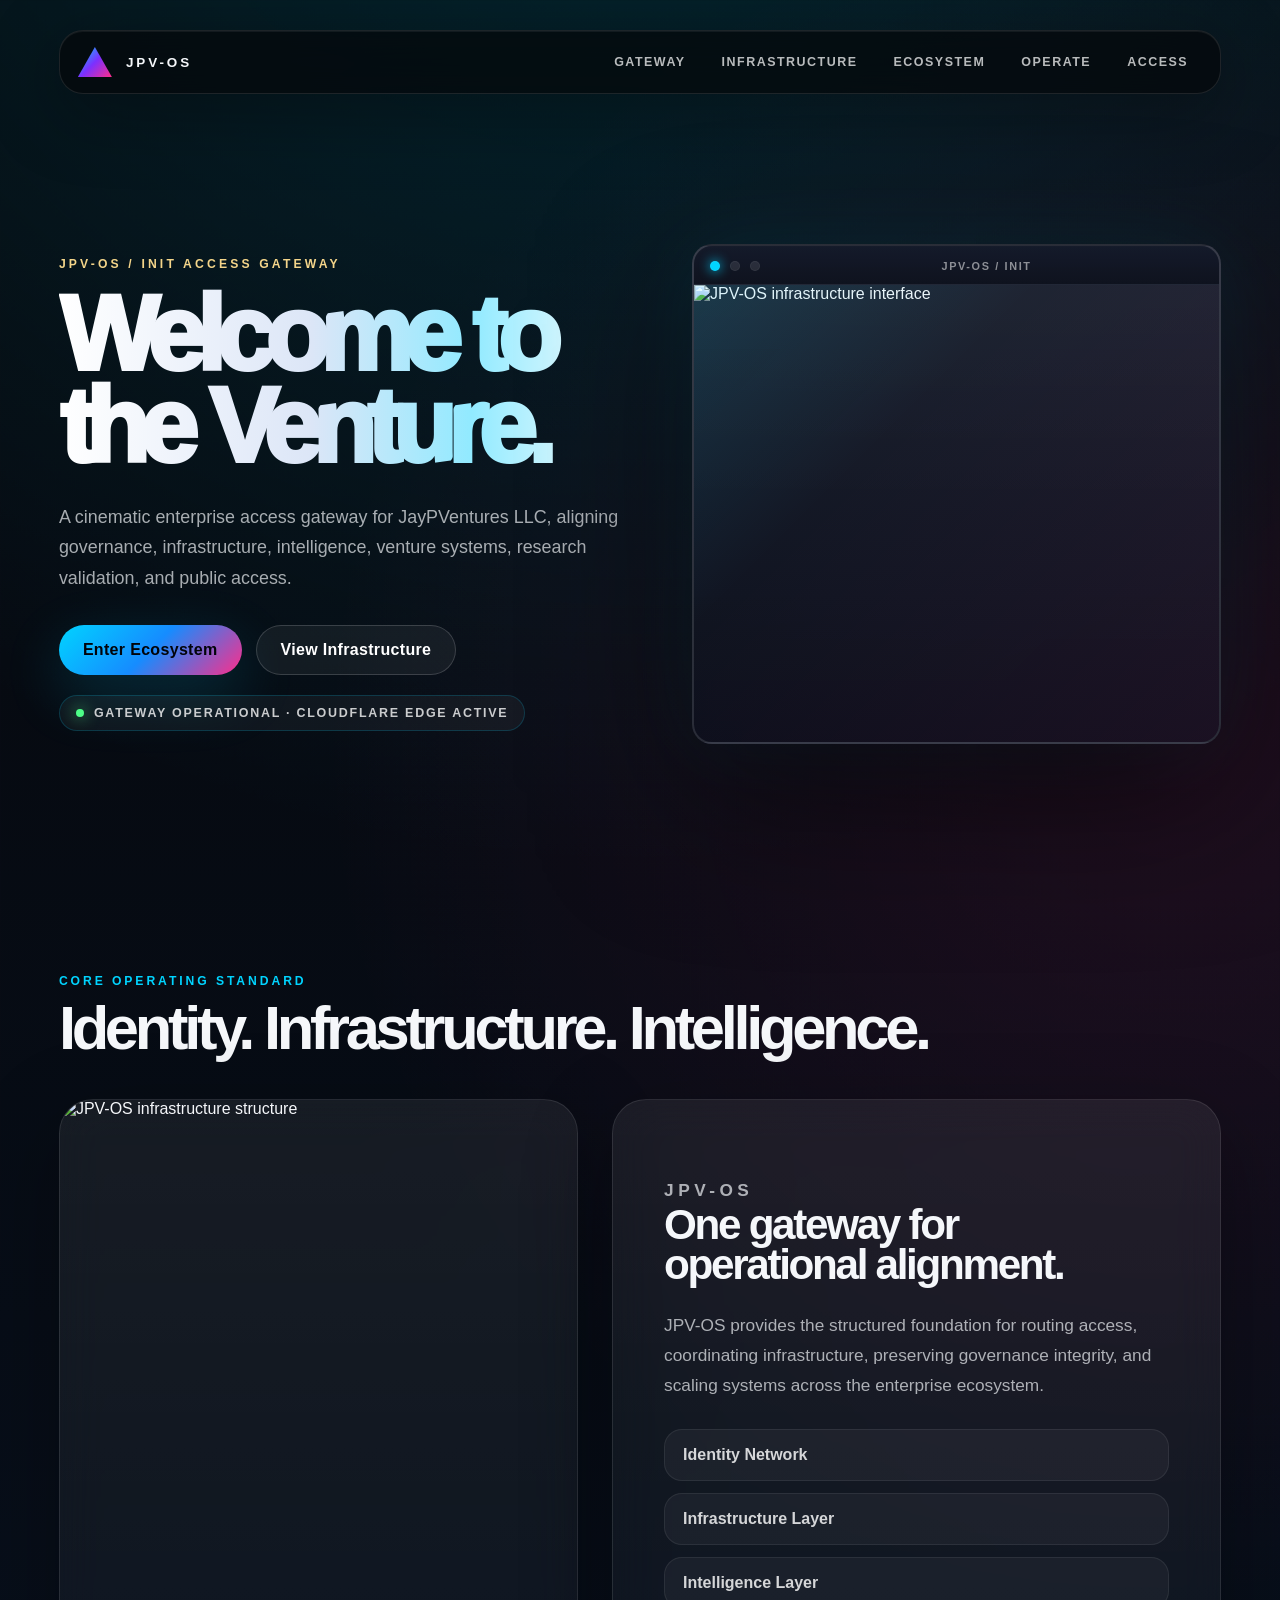
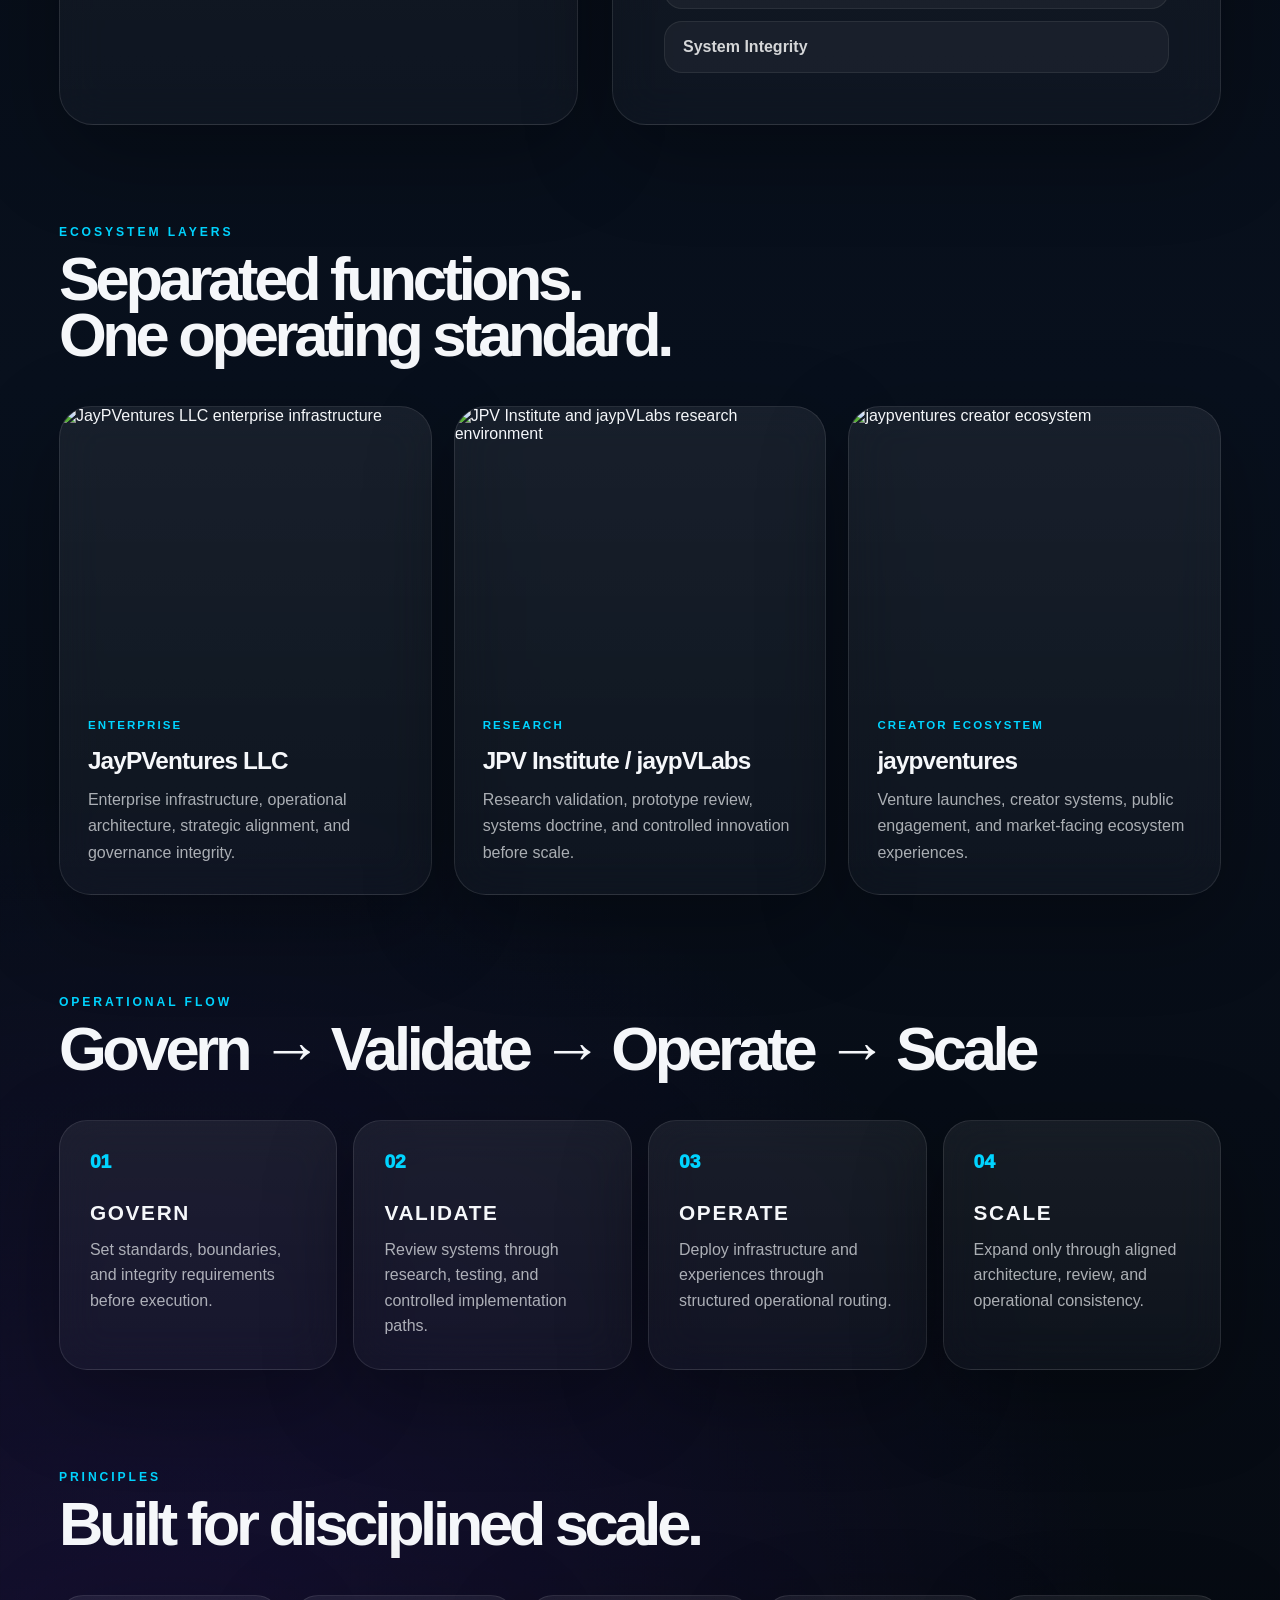
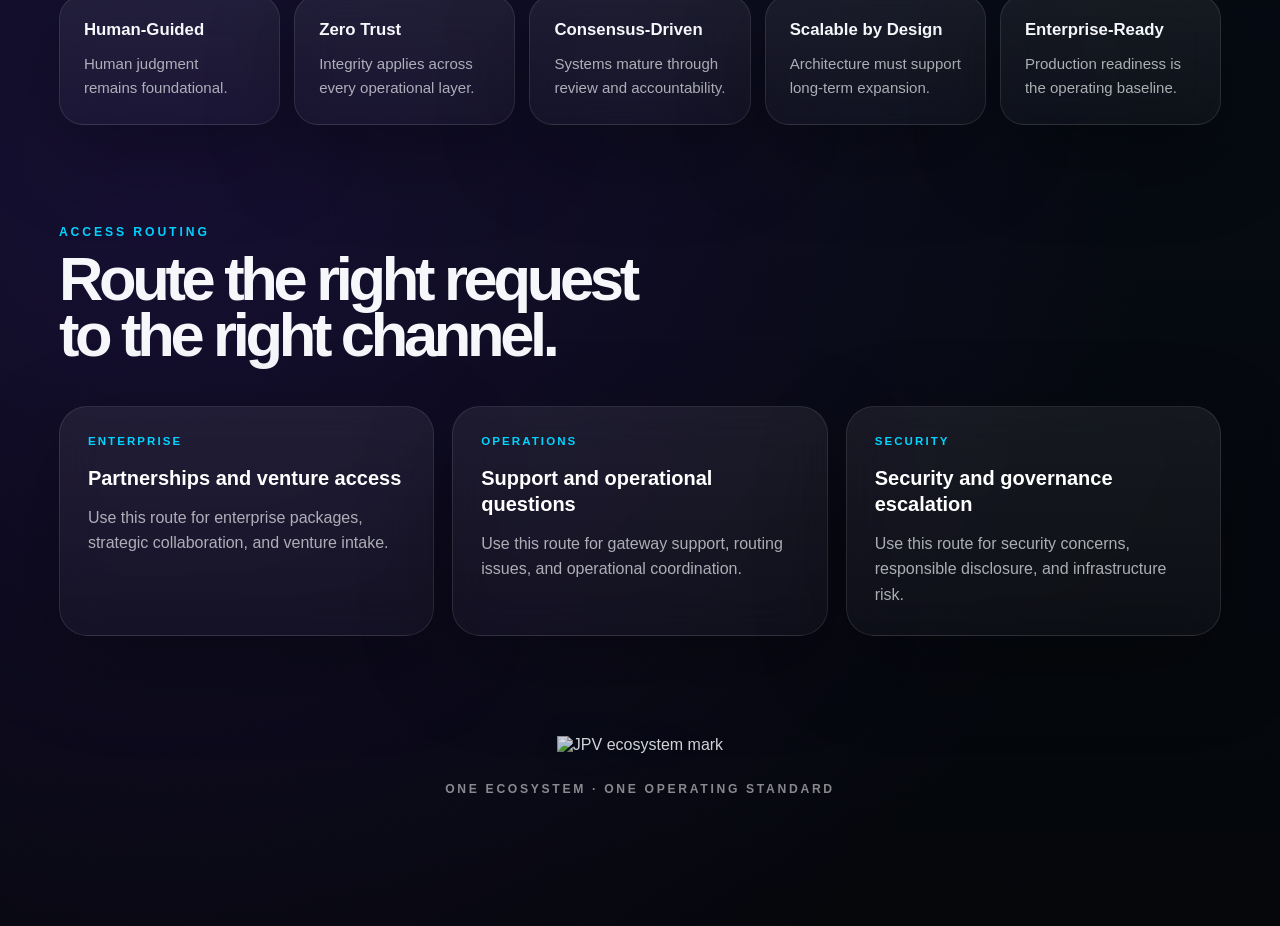
==== commit 70e06c41: "fix: improve reduced motion accessibility by fully disabling decorative animations Agent-Logs-Url: h" ====
--- a/dist-static/index.html
+++ b/dist-static/index.html
@@ -5,6 +5,7 @@
 <meta name="viewport" content="width=device-width, initial-scale=1" />
 <title>JPV-OS / init Access Gateway</title>
 <link rel="icon" type="image/png" href="/favicon.png" />
+<meta name="description" content="JPV-OS Access Gateway — Enterprise infrastructure, governance alignment, and operational routing for JayPVentures LLC." />
 
 <style>
 :root{
@@ -19,6 +20,9 @@
   --magenta:#FF2D8A;
   --chrome:#D7DCE5;
   --gold:#F4D58A;
+  --transition-fast:.18s ease;
+  --transition-med:.28s ease;
+  --transition-slow:.42s ease;
 }
 
 *{box-sizing:border-box}
@@ -52,6 +56,12 @@
   background-size:74px 74px;
   mask-image:radial-gradient(circle at center,black,transparent 75%);
   z-index:-2;
+  animation:grid-pulse 8s ease-in-out infinite;
+}
+
+@keyframes grid-pulse{
+  0%,100%{opacity:.65}
+  50%{opacity:.95}
 }
 
 body::after{
@@ -65,7 +75,8 @@
   z-index:-1;
 }
 
-a{color:inherit}
+a{color:inherit;text-decoration:none}
+a:focus-visible{outline:2px solid var(--cyan);outline-offset:3px;border-radius:4px}
 
 .shell{
   width:min(1540px,100%);
@@ -84,9 +95,15 @@
   padding:14px 18px;
   border:1px solid var(--line);
   border-radius:24px;
-  background:rgba(5,7,11,.64);
+  background:rgba(5,7,11,.72);
   backdrop-filter:blur(24px);
   box-shadow:0 18px 70px rgba(0,0,0,.34), inset 0 1px rgba(255,255,255,.06);
+  transition:box-shadow var(--transition-med),border-color var(--transition-med);
+}
+
+.header:hover{
+  border-color:rgba(0,212,255,.14);
+  box-shadow:0 20px 80px rgba(0,0,0,.40), inset 0 1px rgba(255,255,255,.08);
 }
 
 .brand{
@@ -98,6 +115,11 @@
   letter-spacing:.22em;
   text-transform:uppercase;
   font-size:.84rem;
+  transition:filter var(--transition-fast);
+}
+
+.brand:hover{
+  filter:brightness(1.15);
 }
 
 .brand-mark{
@@ -106,6 +128,12 @@
   clip-path:polygon(50% 0,100% 100%,0 100%);
   background:linear-gradient(135deg,var(--cyan),var(--purple),var(--magenta));
   filter:drop-shadow(0 0 18px rgba(0,212,255,.72));
+  animation:brand-glow 4s ease-in-out infinite;
+}
+
+@keyframes brand-glow{
+  0%,100%{filter:drop-shadow(0 0 18px rgba(0,212,255,.72))}
+  50%{filter:drop-shadow(0 0 28px rgba(123,48,255,.88))}
 }
 
 .nav{
@@ -123,21 +151,27 @@
   font-weight:800;
   letter-spacing:.12em;
   text-transform:uppercase;
-  transition:.24s ease;
+  transition:color var(--transition-fast),background var(--transition-fast),transform var(--transition-fast);
 }
 
 .nav a:hover{
   color:white;
   background:rgba(255,255,255,.065);
+  transform:translateY(-1px);
+}
+
+.nav a:focus-visible{
+  color:white;
+  background:rgba(0,212,255,.14);
 }
 
 .hero{
-  min-height:calc(100vh - 90px);
+  min-height:calc(100vh - 120px);
   display:grid;
-  grid-template-columns:minmax(0,1.04fr) minmax(380px,.96fr);
+  grid-template-columns:minmax(0,1.04fr) minmax(360px,.96fr);
   gap:60px;
   align-items:center;
-  padding:90px 0 70px;
+  padding:70px 0 50px;
 }
 
 .kicker{
@@ -147,13 +181,19 @@
   font-weight:900;
   letter-spacing:.26em;
   text-transform:uppercase;
+  animation:fade-in-up .6s ease both;
+}
+
+@keyframes fade-in-up{
+  from{opacity:0;transform:translateY(16px)}
+  to{opacity:1;transform:translateY(0)}
 }
 
 .hero h1{
   margin:0;
   max-width:860px;
-  font-size:clamp(4.4rem,8.4vw,9.6rem);
-  line-height:.86;
+  font-size:clamp(4.2rem,8.2vw,9rem);
+  line-height:.88;
   letter-spacing:-.09em;
   font-weight:950;
   background:linear-gradient(90deg,#fff 0%,#dce6f7 44%,#91eaff 72%,#ffffff 100%);
@@ -161,21 +201,24 @@
   background-clip:text;
   color:transparent;
   text-wrap:balance;
+  animation:fade-in-up .7s ease .1s both;
 }
 
 .hero-copy{
   max-width:760px;
-  margin:30px 0 0;
+  margin:28px 0 0;
   color:var(--muted);
-  font-size:clamp(1.08rem,1.45vw,1.34rem);
+  font-size:clamp(1.06rem,1.4vw,1.28rem);
   line-height:1.7;
+  animation:fade-in-up .7s ease .2s both;
 }
 
 .hero-actions{
   display:flex;
   flex-wrap:wrap;
   gap:14px;
-  margin-top:34px;
+  margin-top:32px;
+  animation:fade-in-up .7s ease .3s both;
 }
 
 .button{
@@ -183,22 +226,30 @@
   display:inline-flex;
   align-items:center;
   justify-content:center;
-  padding:0 22px;
+  padding:0 24px;
   border-radius:999px;
   text-decoration:none;
   font-weight:900;
   letter-spacing:.02em;
-  transition:transform .25s ease,box-shadow .25s ease,background .25s ease;
+  transition:transform var(--transition-fast),box-shadow var(--transition-med),background var(--transition-med),border-color var(--transition-med);
 }
 
 .button:hover{
   transform:translateY(-3px);
+}
+
+.button:active{
+  transform:translateY(-1px);
 }
 
 .button.primary{
   color:#02040a;
   background:linear-gradient(135deg,var(--cyan),#168cff,var(--magenta));
   box-shadow:0 20px 60px rgba(0,212,255,.18);
+}
+
+.button.primary:hover{
+  box-shadow:0 24px 70px rgba(0,212,255,.28);
 }
 
 .button.secondary{
@@ -208,8 +259,105 @@
   backdrop-filter:blur(18px);
 }
 
+.button.secondary:hover{
+  border-color:rgba(0,212,255,.30);
+  background:rgba(0,212,255,.08);
+}
+
 .hero-visual{
   position:relative;
+  animation:fade-in-up .8s ease .35s both;
+}
+
+.device-frame{
+  position:relative;
+  border:2px solid rgba(255,255,255,.12);
+  border-radius:20px;
+  background:linear-gradient(180deg,rgba(30,35,50,.90),rgba(12,16,28,.95));
+  box-shadow:
+    0 50px 150px rgba(0,0,0,.55),
+    0 0 80px rgba(0,212,255,.08),
+    inset 0 1px rgba(255,255,255,.10);
+  overflow:hidden;
+  transition:transform var(--transition-med),box-shadow var(--transition-med);
+}
+
+.device-frame:hover{
+  transform:translateY(-6px) scale(1.01);
+  box-shadow:
+    0 60px 160px rgba(0,0,0,.55),
+    0 0 100px rgba(0,212,255,.14),
+    inset 0 1px rgba(255,255,255,.12);
+}
+
+.device-bezel{
+  padding:14px 16px 12px;
+  background:linear-gradient(180deg,rgba(20,26,42,.95),rgba(14,18,30,.98));
+  border-bottom:1px solid rgba(255,255,255,.06);
+  display:flex;
+  align-items:center;
+  gap:10px;
+}
+
+.bezel-dot{
+  width:10px;
+  height:10px;
+  border-radius:50%;
+  background:rgba(255,255,255,.10);
+  border:1px solid rgba(255,255,255,.05);
+}
+
+.bezel-dot.active{
+  background:var(--cyan);
+  box-shadow:0 0 12px var(--cyan);
+  animation:dot-pulse 2s ease-in-out infinite;
+}
+
+@keyframes dot-pulse{
+  0%,100%{opacity:1}
+  50%{opacity:.65}
+}
+
+.bezel-title{
+  flex:1;
+  text-align:center;
+  color:rgba(255,255,255,.52);
+  font-size:.68rem;
+  font-weight:700;
+  letter-spacing:.15em;
+  text-transform:uppercase;
+}
+
+.device-screen{
+  position:relative;
+}
+
+.device-screen::before{
+  content:"";
+  position:absolute;
+  inset:0;
+  background:linear-gradient(135deg,rgba(0,212,255,.12),transparent 35%,rgba(255,45,138,.06));
+  pointer-events:none;
+  z-index:2;
+}
+
+.device-screen::after{
+  content:"";
+  position:absolute;
+  top:0;
+  left:0;
+  right:0;
+  height:50%;
+  background:linear-gradient(180deg,rgba(255,255,255,.02),transparent);
+  pointer-events:none;
+  z-index:3;
+}
+
+.device-screen img{
+  width:100%;
+  display:block;
+  aspect-ratio:1.15/1;
+  object-fit:cover;
 }
 
 .stage-card{
@@ -239,7 +387,7 @@
 
 .status-pill{
   width:fit-content;
-  margin-top:22px;
+  margin-top:20px;
   padding:10px 16px;
   border:1px solid rgba(0,212,255,.18);
   border-radius:999px;
@@ -249,6 +397,7 @@
   font-weight:800;
   letter-spacing:.14em;
   text-transform:uppercase;
+  animation:fade-in-up .7s ease .4s both;
 }
 
 .status-dot{
@@ -259,11 +408,17 @@
   border-radius:50%;
   background:#4dff88;
   box-shadow:0 0 16px #4dff88;
+  animation:status-pulse 2s ease-in-out infinite;
+}
+
+@keyframes status-pulse{
+  0%,100%{box-shadow:0 0 16px #4dff88;opacity:1}
+  50%{box-shadow:0 0 24px #4dff88;opacity:.85}
 }
 
 .section{
-  padding:110px 0 0;
-  scroll-margin-top:120px;
+  padding:100px 0 0;
+  scroll-margin-top:100px;
 }
 
 .section-head{
@@ -283,7 +438,7 @@
 
 .section-head h2{
   margin:0;
-  font-size:clamp(2.8rem,5vw,5.9rem);
+  font-size:clamp(2.6rem,4.8vw,5.6rem);
   line-height:.92;
   letter-spacing:-.07em;
   text-wrap:balance;
@@ -301,11 +456,17 @@
   background:linear-gradient(180deg,rgba(255,255,255,.065),rgba(255,255,255,.03));
   backdrop-filter:blur(22px);
   box-shadow:0 28px 90px rgba(0,0,0,.31);
+  transition:transform var(--transition-med),border-color var(--transition-med),box-shadow var(--transition-med);
 }
 
 .core-visual{
   border-radius:34px;
   overflow:hidden;
+}
+
+.core-visual:hover{
+  transform:translateY(-4px);
+  border-color:rgba(0,212,255,.18);
 }
 
 .core-visual img{
@@ -314,6 +475,11 @@
   min-height:520px;
   display:block;
   object-fit:cover;
+  transition:transform var(--transition-slow);
+}
+
+.core-visual:hover img{
+  transform:scale(1.02);
 }
 
 .core-copy{
@@ -322,6 +488,11 @@
   display:flex;
   flex-direction:column;
   justify-content:center;
+}
+
+.core-copy:hover{
+  transform:translateY(-4px);
+  border-color:rgba(123,48,255,.18);
 }
 
 .core-copy h3{
@@ -351,6 +522,13 @@
   border:1px solid rgba(255,255,255,.075);
   color:rgba(255,255,255,.82);
   font-weight:800;
+  transition:background var(--transition-fast),border-color var(--transition-fast),transform var(--transition-fast);
+}
+
+.stack div:hover{
+  background:rgba(0,212,255,.08);
+  border-color:rgba(0,212,255,.20);
+  transform:translateX(6px);
 }
 
 .layers{
@@ -362,12 +540,12 @@
 .layer{
   border-radius:32px;
   overflow:hidden;
-  transition:transform .28s ease,border-color .28s ease;
 }
 
 .layer:hover{
   transform:translateY(-8px);
   border-color:rgba(0,212,255,.28);
+  box-shadow:0 36px 110px rgba(0,0,0,.38),0 0 50px rgba(0,212,255,.08);
 }
 
 .layer img{
@@ -375,6 +553,11 @@
   height:280px;
   display:block;
   object-fit:cover;
+  transition:transform var(--transition-slow);
+}
+
+.layer:hover img{
+  transform:scale(1.04);
 }
 
 .layer-body{
@@ -413,6 +596,11 @@
   min-height:190px;
 }
 
+.flow-item:hover{
+  transform:translateY(-6px);
+  border-color:rgba(0,212,255,.22);
+}
+
 .flow-item span{
   color:var(--cyan);
   font-weight:950;
@@ -441,6 +629,11 @@
 .principle{
   border-radius:24px;
   padding:24px;
+}
+
+.principle:hover{
+  transform:translateY(-4px);
+  border-color:rgba(123,48,255,.22);
 }
 
 .principle h3{
@@ -467,12 +660,12 @@
   padding:28px;
   color:white;
   text-decoration:none;
-  transition:transform .28s ease,border-color .28s ease;
 }
 
 .access-card:hover{
   transform:translateY(-7px);
   border-color:rgba(0,212,255,.26);
+  box-shadow:0 32px 100px rgba(0,0,0,.36),0 0 40px rgba(0,212,255,.08);
 }
 
 .access-card span{
@@ -498,22 +691,28 @@
 }
 
 .footer{
-  padding:110px 0 10px;
+  padding:100px 0 20px;
   text-align:center;
 }
 
 .footer img{
-  width:min(420px,80vw);
-  opacity:.9;
+  width:min(400px,75vw);
+  opacity:.85;
   filter:drop-shadow(0 0 30px rgba(0,212,255,.18));
+  transition:filter var(--transition-med),opacity var(--transition-med);
+}
+
+.footer img:hover{
+  opacity:1;
+  filter:drop-shadow(0 0 40px rgba(0,212,255,.28));
 }
 
 .footer p{
   margin:28px 0 0;
-  color:rgba(255,255,255,.58);
+  color:rgba(255,255,255,.52);
   letter-spacing:.22em;
   text-transform:uppercase;
-  font-size:.78rem;
+  font-size:.76rem;
   font-weight:900;
 }
 
@@ -523,7 +722,8 @@
   }
 
   .hero{
-    padding-top:60px;
+    padding-top:50px;
+    min-height:auto;
   }
 
   .nav{
@@ -531,7 +731,15 @@
   }
 
   .core-visual img{
-    min-height:360px;
+    min-height:340px;
+  }
+
+  .flow{
+    grid-template-columns:repeat(2,1fr);
+  }
+
+  .principles{
+    grid-template-columns:repeat(2,1fr);
   }
 }
 
@@ -545,7 +753,7 @@
   }
 
   .hero h1{
-    font-size:clamp(3.4rem,16vw,5rem);
+    font-size:clamp(3.2rem,14vw,4.6rem);
   }
 
   .hero-copy{
@@ -556,12 +764,45 @@
     width:100%;
   }
 
+  .device-frame{
+    border-radius:16px;
+  }
+
+  .device-bezel{
+    padding:10px 12px 8px;
+  }
+
+  .bezel-dot{
+    width:8px;
+    height:8px;
+  }
+
   .stage-card{
     border-radius:26px;
   }
 
   .layer img{
     height:220px;
+  }
+
+  .flow{
+    grid-template-columns:1fr;
+  }
+
+  .principles{
+    grid-template-columns:1fr;
+  }
+
+  .section-head h2{
+    font-size:clamp(2.2rem,9vw,3.2rem);
+  }
+}
+
+/* Reduced motion preference */
+@media(prefers-reduced-motion:reduce){
+  *,*::before,*::after{
+    animation:none !important;
+    transition-duration:.01ms !important;
   }
 }
 </style>
@@ -607,8 +848,16 @@
   </div>
 
   <div class="hero-visual">
-    <div class="stage-card">
-      <img src="/assets/reference/allbrands-logos.png" alt="JPV ecosystem brand system">
+    <div class="device-frame">
+      <div class="device-bezel">
+        <span class="bezel-dot active"></span>
+        <span class="bezel-dot"></span>
+        <span class="bezel-dot"></span>
+        <span class="bezel-title">JPV-OS / init</span>
+      </div>
+      <div class="device-screen">
+        <img src="/assets/jpv-os/jpv-os-hero.png" alt="JPV-OS infrastructure interface">
+      </div>
     </div>
   </div>
 </section>
